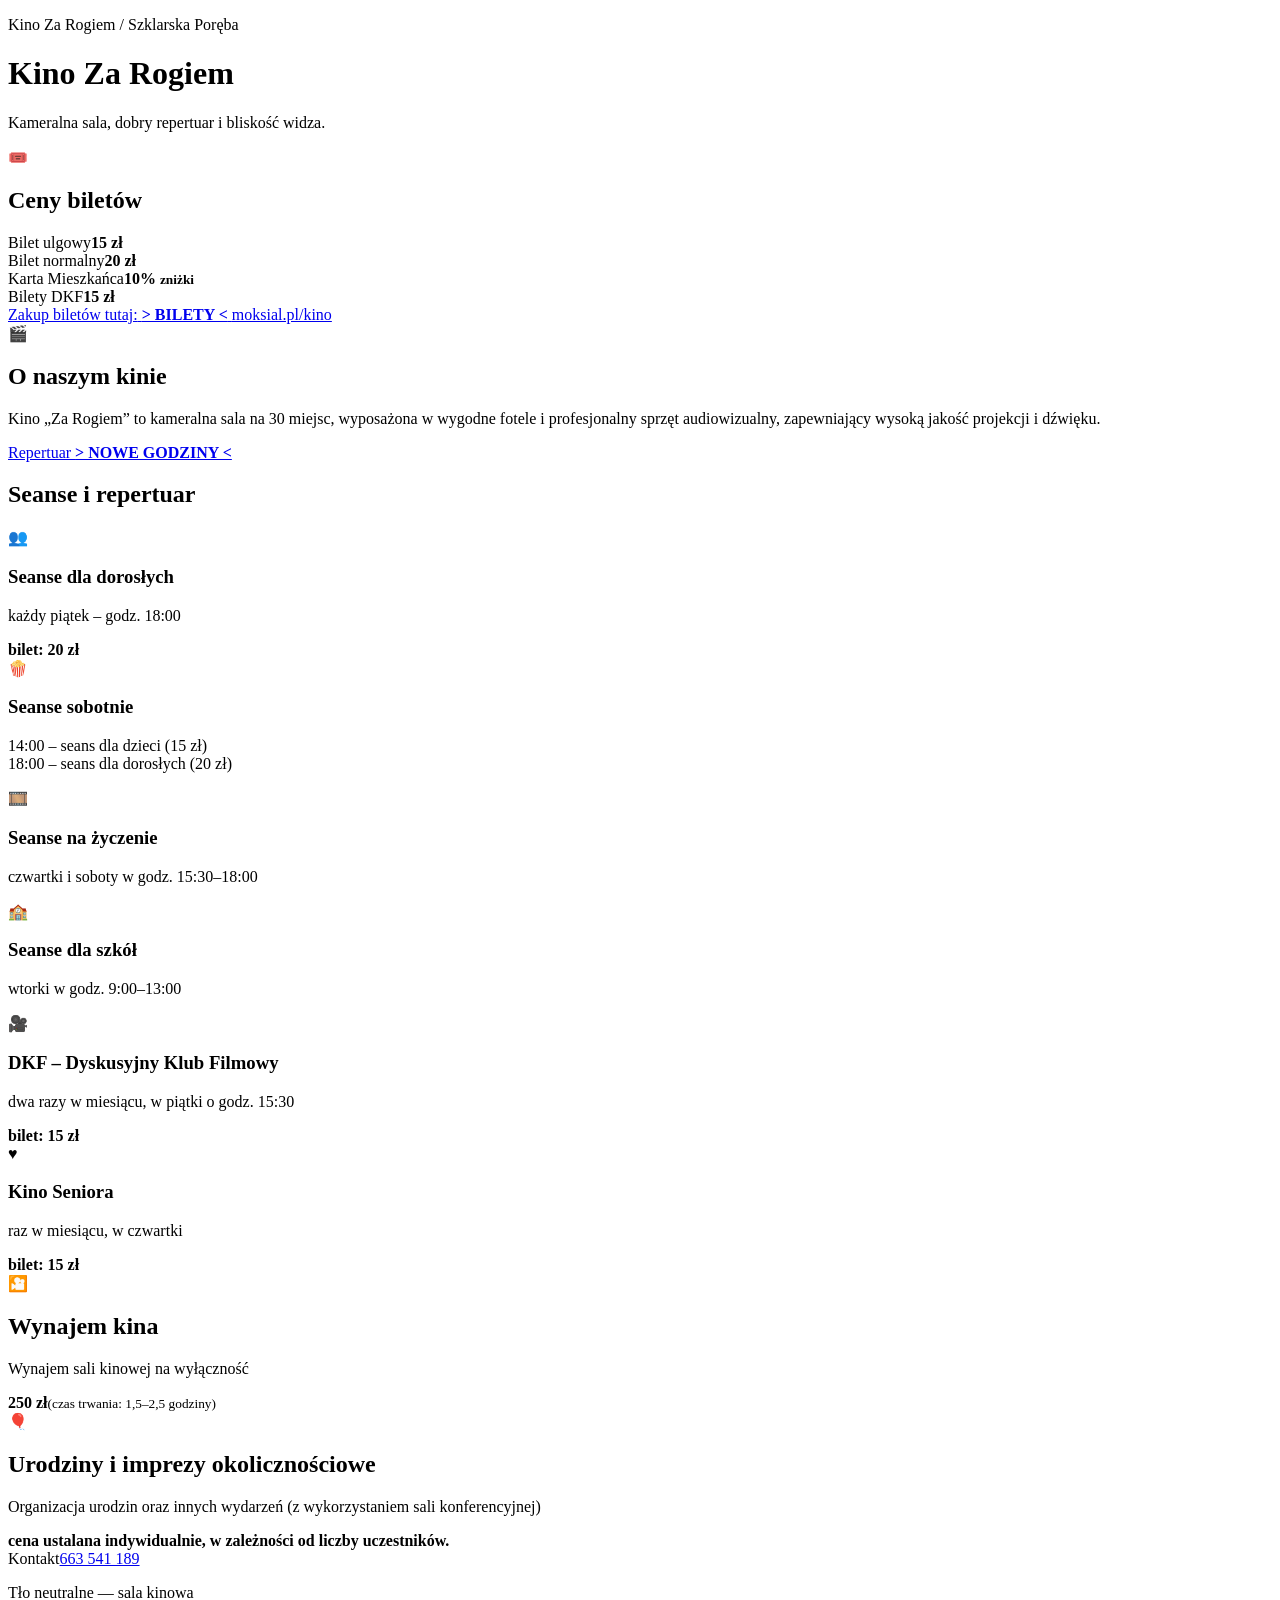
==== index.html @ 8ebe5eea "Add initial cinema module layout" ====
<!doctype html>
<html lang="pl">
<head>
  <meta charset="utf-8" />
  <meta name="viewport" content="width=device-width,initial-scale=1" />
  <title>Kino Za Rogiem — informacje</title>
  <meta name="description" content="Cennik, godziny seansów i informacje o Kinie Za Rogiem w Szklarskiej Porębie." />
  <link rel="preconnect" href="https://fonts.googleapis.com">
  <link rel="preconnect" href="https://fonts.gstatic.com" crossorigin>
  <link href="https://fonts.googleapis.com/css2?family=League+Spartan:wght@600;700;800&family=Roboto+Condensed:wght@400;500;600;700&display=swap" rel="stylesheet">
  <link rel="stylesheet" href="style.css" />
</head>
<body>
  <main class="cinema-card" id="cinemaCard" data-theme="default">
    <div class="cinema-card__bg" aria-hidden="true"></div>
    <div class="cinema-card__shade" aria-hidden="true"></div>

    <div class="content">
      <header class="hero">
        <div>
          <p class="eyebrow">Kino Za Rogiem / Szklarska Poręba</p>
          <h1>Kino Za Rogiem</h1>
          <p class="hero__lead">Kameralna sala, dobry repertuar i bliskość widza.</p>
        </div>
        <div class="now-playing" id="nowPlaying" hidden>
          <span>Najbliższy seans</span>
          <strong id="nowPlayingTitle">—</strong>
          <small id="nowPlayingDate">—</small>
        </div>
      </header>

      <section class="top-grid">
        <article class="panel prices-panel">
          <div class="panel__heading"><span class="icon">🎟️</span><h2>Ceny biletów</h2></div>
          <div class="price-list">
            <div><span>Bilet ulgowy</span><strong>15 zł</strong></div>
            <div><span>Bilet normalny</span><strong>20 zł</strong></div>
            <div><span>Karta Mieszkańca</span><strong>10% <small>zniżki</small></strong></div>
            <div><span>Bilety DKF</span><strong>15 zł</strong></div>
          </div>
          <a class="ticket-button" href="https://ekobilet.pl/moksial" target="_blank" rel="noopener noreferrer" aria-label="Kup bilety online w Ekobilet">
            <span>Zakup biletów tutaj:</span>
            <strong>&gt; BILETY &lt;</strong>
          </a>
          <a class="plain-link" href="https://moksial.pl/kino" target="_blank" rel="noopener noreferrer">moksial.pl/kino</a>
        </article>

        <article class="panel about-panel">
          <div class="panel__heading"><span class="icon">🎬</span><h2>O naszym kinie</h2></div>
          <p>Kino „Za Rogiem” to kameralna sala na 30 miejsc, wyposażona w wygodne fotele i profesjonalny sprzęt audiowizualny, zapewniający wysoką jakość projekcji i dźwięku.</p>
          <a class="repertoire-link" href="https://moksial.pl/kino" target="_blank" rel="noopener noreferrer">Repertuar <strong>&gt; NOWE GODZINY &lt;</strong></a>
        </article>
      </section>

      <section class="schedule-section">
        <div class="section-title"><span></span><h2>Seanse i repertuar</h2><span></span></div>
        <div class="schedule-grid">
          <article class="schedule-item"><span class="schedule-icon">👥</span><div><h3>Seanse dla dorosłych</h3><p>każdy piątek – godz. 18:00</p><strong>bilet: 20 zł</strong></div></article>
          <article class="schedule-item"><span class="schedule-icon">🍿</span><div><h3>Seanse sobotnie</h3><p>14:00 – seans dla dzieci (15 zł)<br>18:00 – seans dla dorosłych (20 zł)</p></div></article>
          <article class="schedule-item"><span class="schedule-icon">🎞️</span><div><h3>Seanse na życzenie</h3><p>czwartki i soboty w godz. 15:30–18:00</p></div></article>
          <article class="schedule-item"><span class="schedule-icon">🏫</span><div><h3>Seanse dla szkół</h3><p>wtorki w godz. 9:00–13:00</p></div></article>
          <article class="schedule-item"><span class="schedule-icon">🎥</span><div><h3>DKF – Dyskusyjny Klub Filmowy</h3><p>dwa razy w miesiącu, w piątki o godz. 15:30</p><strong>bilet: 15 zł</strong></div></article>
          <article class="schedule-item"><span class="schedule-icon">♥</span><div><h3>Kino Seniora</h3><p>raz w miesiącu, w czwartki</p><strong>bilet: 15 zł</strong></div></article>
        </div>
      </section>

      <section class="bottom-grid">
        <article class="panel compact"><div class="panel__heading"><span class="icon">🎦</span><h2>Wynajem kina</h2></div><p>Wynajem sali kinowej na wyłączność</p><strong class="big-price">250 zł</strong><small>(czas trwania: 1,5–2,5 godziny)</small></article>
        <article class="panel compact"><div class="panel__heading"><span class="icon">🎈</span><h2>Urodziny i imprezy okolicznościowe</h2></div><p>Organizacja urodzin oraz innych wydarzeń (z wykorzystaniem sali konferencyjnej)</p><strong>cena ustalana indywidualnie, w zależności od liczby uczestników.</strong></article>
      </section>

      <footer class="footer-bar">
        <div><span>Kontakt</span><a href="tel:+48663541189">663 541 189</a></div>
        <p id="themeStatus">Tło neutralne — sala kinowa</p>
      </footer>
    </div>
  </main>

  <script src="script.js" defer></script>
</body>
</html>
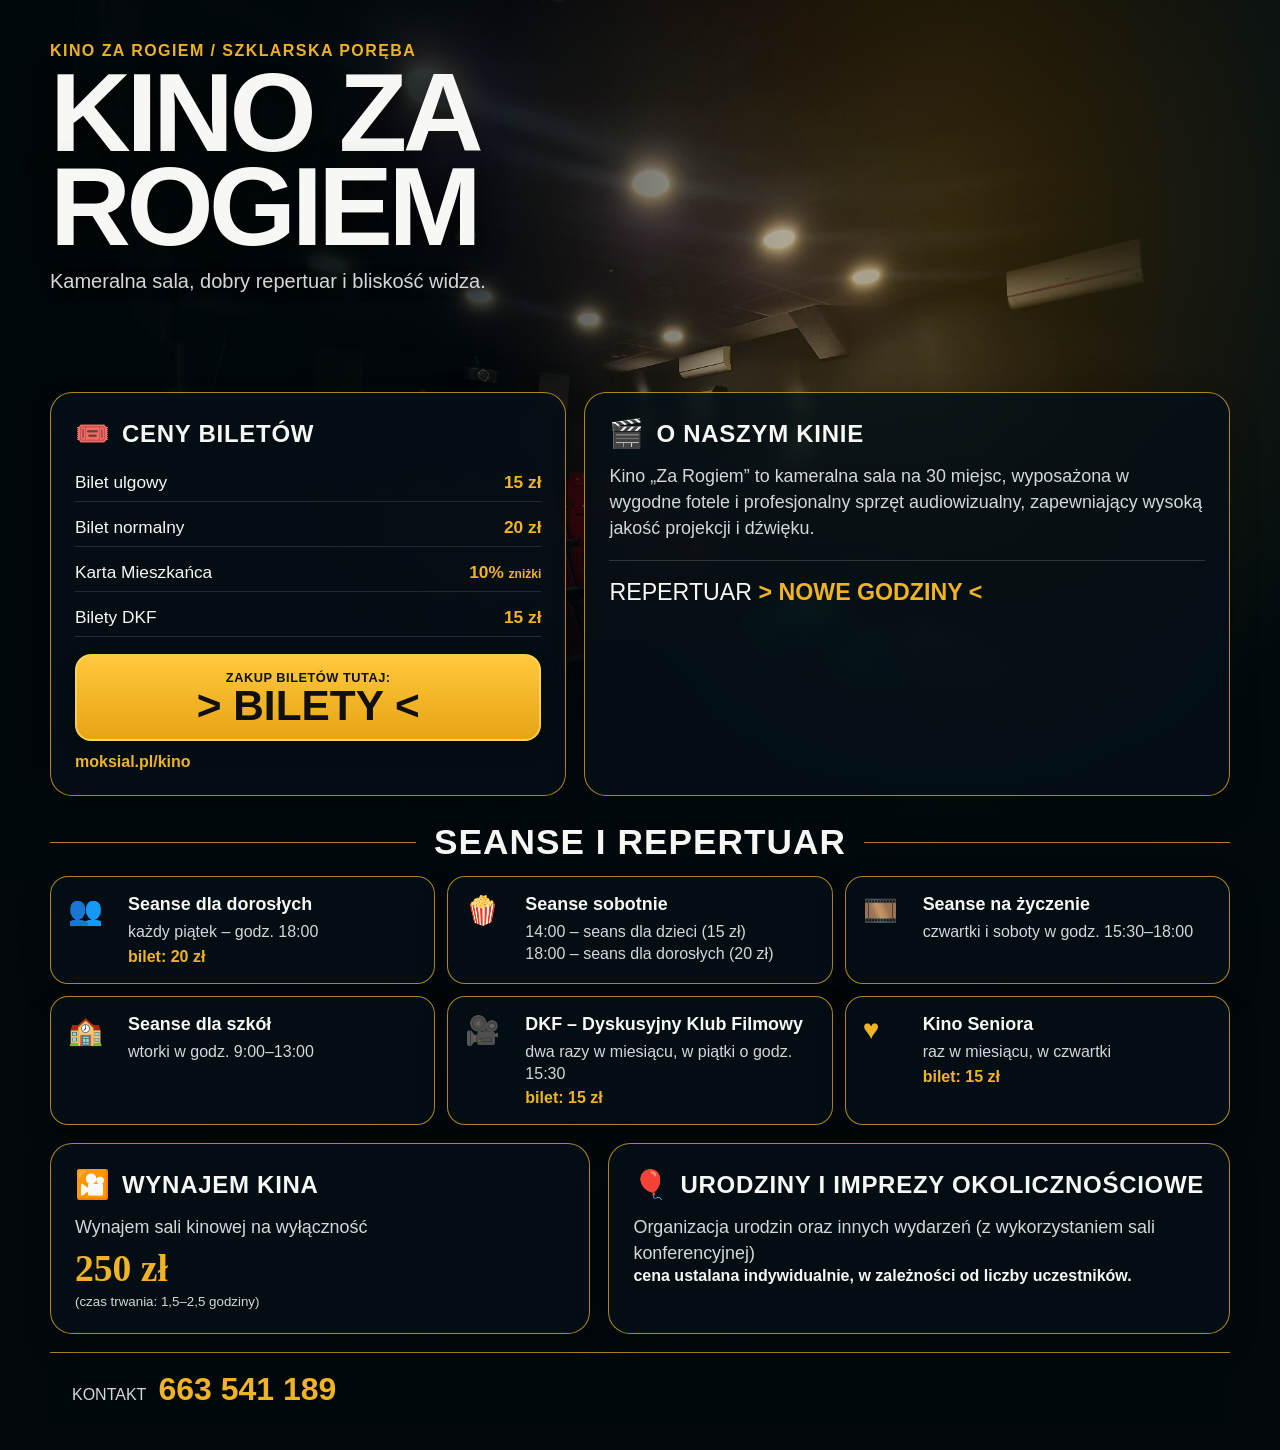
==== commit 568430d6: "Hide technical background status message" ====
--- a/index.html
+++ b/index.html
@@ -71,11 +71,11 @@
 
       <footer class="footer-bar">
         <div><span>Kontakt</span><a href="tel:+48663541189">663 541 189</a></div>
-        <p id="themeStatus">Tło neutralne — sala kinowa</p>
+        <p id="themeStatus" hidden></p>
       </footer>
     </div>
   </main>
 
   <script src="script.js" defer></script>
 </body>
-</html>
+</html>
--- a/style.css
+++ b/style.css
@@ -0,0 +1,327 @@
+:root {
+  --accent: #f0b323;
+  --accent-soft: rgba(240,179,35,.20);
+  --panel: rgba(3,16,22,.82);
+  --border: rgba(240,179,35,.72);
+  --text: #f7f7f4;
+  --muted: #d4d8da;
+}
+
+* { box-sizing: border-box; }
+html, body { margin: 0; background: #02080b; }
+body { font-family: "Roboto Condensed", Arial, sans-serif; color: var(--text); }
+a { color: inherit; }
+
+.cinema-card {
+  position: relative;
+  isolation: isolate;
+  min-height: 100vh;
+  overflow: hidden;
+  background: #031016;
+}
+
+.cinema-card__bg,
+.cinema-card__shade { position: absolute; inset: 0; pointer-events: none; }
+
+/*
+  Obraz filmu / sali nie jest osobnym prostokątem. To warstwa tła,
+  która zajmuje głównie górną część modułu i miękko zanika na brzegach.
+*/
+.cinema-card__bg {
+  z-index: -3;
+  top: 0;
+  right: 0;
+  bottom: auto;
+  left: 0;
+  height: clamp(520px, 58vw, 760px);
+  background-image: var(--bg-image, url('images/default-cinema.svg'));
+  background-repeat: no-repeat;
+  background-position: 74% 8%;
+  background-size: cover;
+  filter: saturate(.95) contrast(1.04) brightness(.92);
+  transform: scale(1.015);
+  opacity: .98;
+  transition: background-image .5s ease, filter .5s ease, opacity .5s ease;
+  -webkit-mask-image:
+    linear-gradient(90deg, transparent 0%, #000 8%, #000 82%, transparent 100%),
+    linear-gradient(180deg, #000 0%, #000 70%, transparent 100%);
+  -webkit-mask-composite: source-in;
+  mask-image:
+    linear-gradient(90deg, transparent 0%, #000 8%, #000 82%, transparent 100%),
+    linear-gradient(180deg, #000 0%, #000 70%, transparent 100%);
+  mask-composite: intersect;
+}
+
+/* Przyciemnienie tworzy miejsce dla tekstu po lewej i wygasza dół obrazu. */
+.cinema-card__shade {
+  z-index: -2;
+  background:
+    linear-gradient(90deg,
+      rgba(0,7,10,.99) 0%,
+      rgba(0,7,10,.94) 23%,
+      rgba(0,7,10,.68) 39%,
+      rgba(0,7,10,.24) 61%,
+      rgba(0,7,10,.42) 100%),
+    linear-gradient(180deg,
+      rgba(0,7,10,.04) 0%,
+      rgba(0,7,10,.10) 28%,
+      rgba(0,7,10,.58) 48%,
+      rgba(0,7,10,.94) 66%,
+      #02080b 78%);
+}
+
+.cinema-card::after {
+  content: "";
+  position: absolute;
+  inset: 0;
+  z-index: -1;
+  pointer-events: none;
+  background:
+    radial-gradient(ellipse at 74% 15%, var(--accent-soft), transparent 35%),
+    linear-gradient(180deg, transparent 0 36%, rgba(2,8,11,.30) 50%, rgba(2,8,11,.92) 72%);
+}
+
+.content {
+  width: min(1180px, calc(100% - 32px));
+  margin: 0 auto;
+  padding: 42px 0 24px;
+}
+
+.hero {
+  display: flex;
+  align-items: flex-start;
+  justify-content: space-between;
+  gap: 28px;
+  min-height: 350px;
+}
+
+.eyebrow {
+  margin: 0 0 6px;
+  font-family: "League Spartan", sans-serif;
+  text-transform: uppercase;
+  letter-spacing: .09em;
+  color: var(--accent);
+  font-weight: 700;
+}
+
+h1 {
+  margin: 0;
+  max-width: 560px;
+  font-family: "League Spartan", sans-serif;
+  font-size: clamp(3.5rem, 9vw, 7rem);
+  line-height: .84;
+  text-transform: uppercase;
+  letter-spacing: -.04em;
+  text-shadow: 0 4px 28px rgba(0,0,0,.7);
+}
+
+.hero__lead {
+  margin: 16px 0 0;
+  max-width: 470px;
+  color: var(--muted);
+  font-size: clamp(1rem, 2vw, 1.25rem);
+  text-shadow: 0 2px 12px #000;
+}
+
+.now-playing {
+  width: min(310px, 100%);
+  margin-top: 4px;
+  padding: 15px 18px;
+  border-left: 3px solid var(--accent);
+  background: linear-gradient(90deg, rgba(0,8,12,.76), rgba(0,8,12,.18));
+  text-align: right;
+  text-shadow: 0 2px 10px #000;
+  backdrop-filter: blur(4px);
+}
+
+.now-playing span,
+.now-playing small { display: block; color: var(--muted); }
+
+.now-playing strong {
+  display: block;
+  margin: 5px 0;
+  color: var(--accent);
+  font-family: "League Spartan", sans-serif;
+  font-size: 1.5rem;
+  text-transform: uppercase;
+}
+
+.top-grid,
+.bottom-grid {
+  display: grid;
+  grid-template-columns: 1fr 1.25fr;
+  gap: 18px;
+}
+
+.bottom-grid {
+  grid-template-columns: 1fr 1.15fr;
+  margin-top: 18px;
+}
+
+.panel,
+.schedule-item {
+  border: 1px solid var(--border);
+  background: var(--panel);
+  box-shadow: 0 12px 30px rgba(0,0,0,.22);
+  backdrop-filter: blur(9px);
+}
+
+.panel { border-radius: 22px; padding: 24px; }
+.panel__heading { display: flex; gap: 12px; align-items: center; margin-bottom: 14px; }
+.panel__heading h2,
+.section-title h2 {
+  margin: 0;
+  font-family: "League Spartan", sans-serif;
+  text-transform: uppercase;
+  letter-spacing: .03em;
+}
+
+.icon,
+.schedule-icon { color: var(--accent); font-size: 1.75rem; }
+.panel p { margin: 0; color: var(--muted); font-size: 1.12rem; line-height: 1.45; }
+.price-list { display: grid; gap: 7px; }
+.price-list > div {
+  display: flex;
+  justify-content: space-between;
+  gap: 20px;
+  align-items: baseline;
+  padding: 8px 0;
+  border-bottom: 1px solid rgba(255,255,255,.12);
+  font-size: 1.08rem;
+}
+.price-list strong,
+.schedule-item strong,
+.big-price { color: var(--accent); }
+.price-list small { font-size: .7em; }
+
+.ticket-button {
+  display: grid;
+  justify-items: center;
+  margin-top: 17px;
+  padding: 14px 18px 12px;
+  border-radius: 16px;
+  background: linear-gradient(180deg, #ffc83d, #e7a413);
+  color: #101010;
+  text-decoration: none;
+  border: 2px solid rgba(255,221,111,.65);
+  box-shadow: 0 8px 20px rgba(0,0,0,.24);
+  transition: transform .16s ease, filter .16s ease, box-shadow .16s ease;
+}
+.ticket-button span { font-size: .8rem; text-transform: uppercase; font-weight: 700; letter-spacing: .04em; }
+.ticket-button strong { font-family: "League Spartan", sans-serif; font-size: clamp(1.8rem, 4vw, 2.65rem); line-height: 1; }
+.ticket-button:hover,
+.ticket-button:focus-visible {
+  transform: translateY(-2px) scale(1.01);
+  filter: brightness(1.06);
+  box-shadow: 0 12px 26px rgba(0,0,0,.35), 0 0 0 4px rgba(240,179,35,.18);
+  outline: none;
+}
+
+.plain-link {
+  display: inline-block;
+  margin-top: 12px;
+  color: var(--accent);
+  text-decoration: none;
+  font-weight: 700;
+}
+
+.repertoire-link {
+  display: block;
+  margin-top: 18px;
+  padding-top: 18px;
+  border-top: 1px solid rgba(255,255,255,.16);
+  font-family: "League Spartan", sans-serif;
+  text-transform: uppercase;
+  text-decoration: none;
+  font-size: 1.45rem;
+}
+.repertoire-link strong { color: var(--accent); }
+
+.schedule-section { margin-top: 26px; }
+.section-title {
+  display: grid;
+  grid-template-columns: 1fr auto 1fr;
+  gap: 18px;
+  align-items: center;
+  margin-bottom: 14px;
+}
+.section-title span { height: 1px; background: var(--border); }
+.section-title h2 { font-size: clamp(1.6rem, 4vw, 2.2rem); }
+.schedule-grid { display: grid; grid-template-columns: repeat(3, 1fr); gap: 12px; }
+.schedule-item {
+  display: grid;
+  grid-template-columns: 48px 1fr;
+  gap: 12px;
+  border-radius: 18px;
+  padding: 17px;
+}
+.schedule-item h3 { margin: 0 0 6px; font-size: 1.12rem; }
+.schedule-item p { margin: 0; color: var(--muted); line-height: 1.35; }
+.schedule-item strong { display: inline-block; margin-top: 5px; }
+.compact small { display: block; margin-top: 4px; color: var(--muted); }
+.big-price { display: block; margin-top: 6px; font-family: "League Spartan"; font-size: 2.35rem; }
+
+.footer-bar {
+  display: flex;
+  justify-content: space-between;
+  gap: 20px;
+  align-items: center;
+  margin-top: 18px;
+  padding: 18px 22px;
+  border-top: 1px solid var(--border);
+  background: rgba(0,8,12,.78);
+}
+.footer-bar div { display: flex; gap: 12px; align-items: baseline; }
+.footer-bar span { text-transform: uppercase; color: var(--muted); }
+.footer-bar a {
+  color: var(--accent);
+  text-decoration: none;
+  font-family: "League Spartan", sans-serif;
+  font-size: 2rem;
+  font-weight: 800;
+}
+.footer-bar p { margin: 0; color: var(--muted); font-size: .9rem; text-align: right; }
+
+@media (max-width: 880px) {
+  .cinema-card__bg {
+    height: 610px;
+    background-position: 68% top;
+  }
+  .hero { min-height: 300px; flex-direction: column; }
+  .now-playing { text-align: left; }
+  .top-grid,
+  .bottom-grid,
+  .schedule-grid { grid-template-columns: 1fr 1fr; }
+}
+
+@media (max-width: 620px) {
+  .content { width: min(100% - 20px, 1180px); padding-top: 22px; }
+  h1 { font-size: clamp(3.3rem, 18vw, 5rem); }
+  .hero { min-height: 405px; margin-bottom: 22px; }
+  .cinema-card__bg {
+    height: 520px;
+    background-position: 64% top;
+    background-size: auto 520px;
+    background-color: #02080b;
+    -webkit-mask-image: linear-gradient(180deg, #000 0%, #000 68%, transparent 100%);
+    mask-image: linear-gradient(180deg, #000 0%, #000 68%, transparent 100%);
+  }
+  .cinema-card__shade {
+    background:
+      linear-gradient(90deg, rgba(0,8,12,.90) 0%, rgba(0,8,12,.52) 45%, rgba(0,8,12,.20) 100%),
+      linear-gradient(180deg, rgba(0,8,12,.12) 0%, rgba(0,8,12,.22) 25%, rgba(0,8,12,.84) 48%, #02080b 66%);
+  }
+  .top-grid,
+  .bottom-grid,
+  .schedule-grid { grid-template-columns: 1fr; }
+  .panel { padding: 19px; border-radius: 18px; }
+  .section-title { grid-template-columns: 1fr; text-align: center; }
+  .section-title span { display: none; }
+  .footer-bar { align-items: flex-start; flex-direction: column; }
+  .footer-bar p { text-align: left; }
+}
+
+@media (prefers-reduced-motion: reduce) {
+  .cinema-card__bg,
+  .ticket-button { transition: none; }
+}
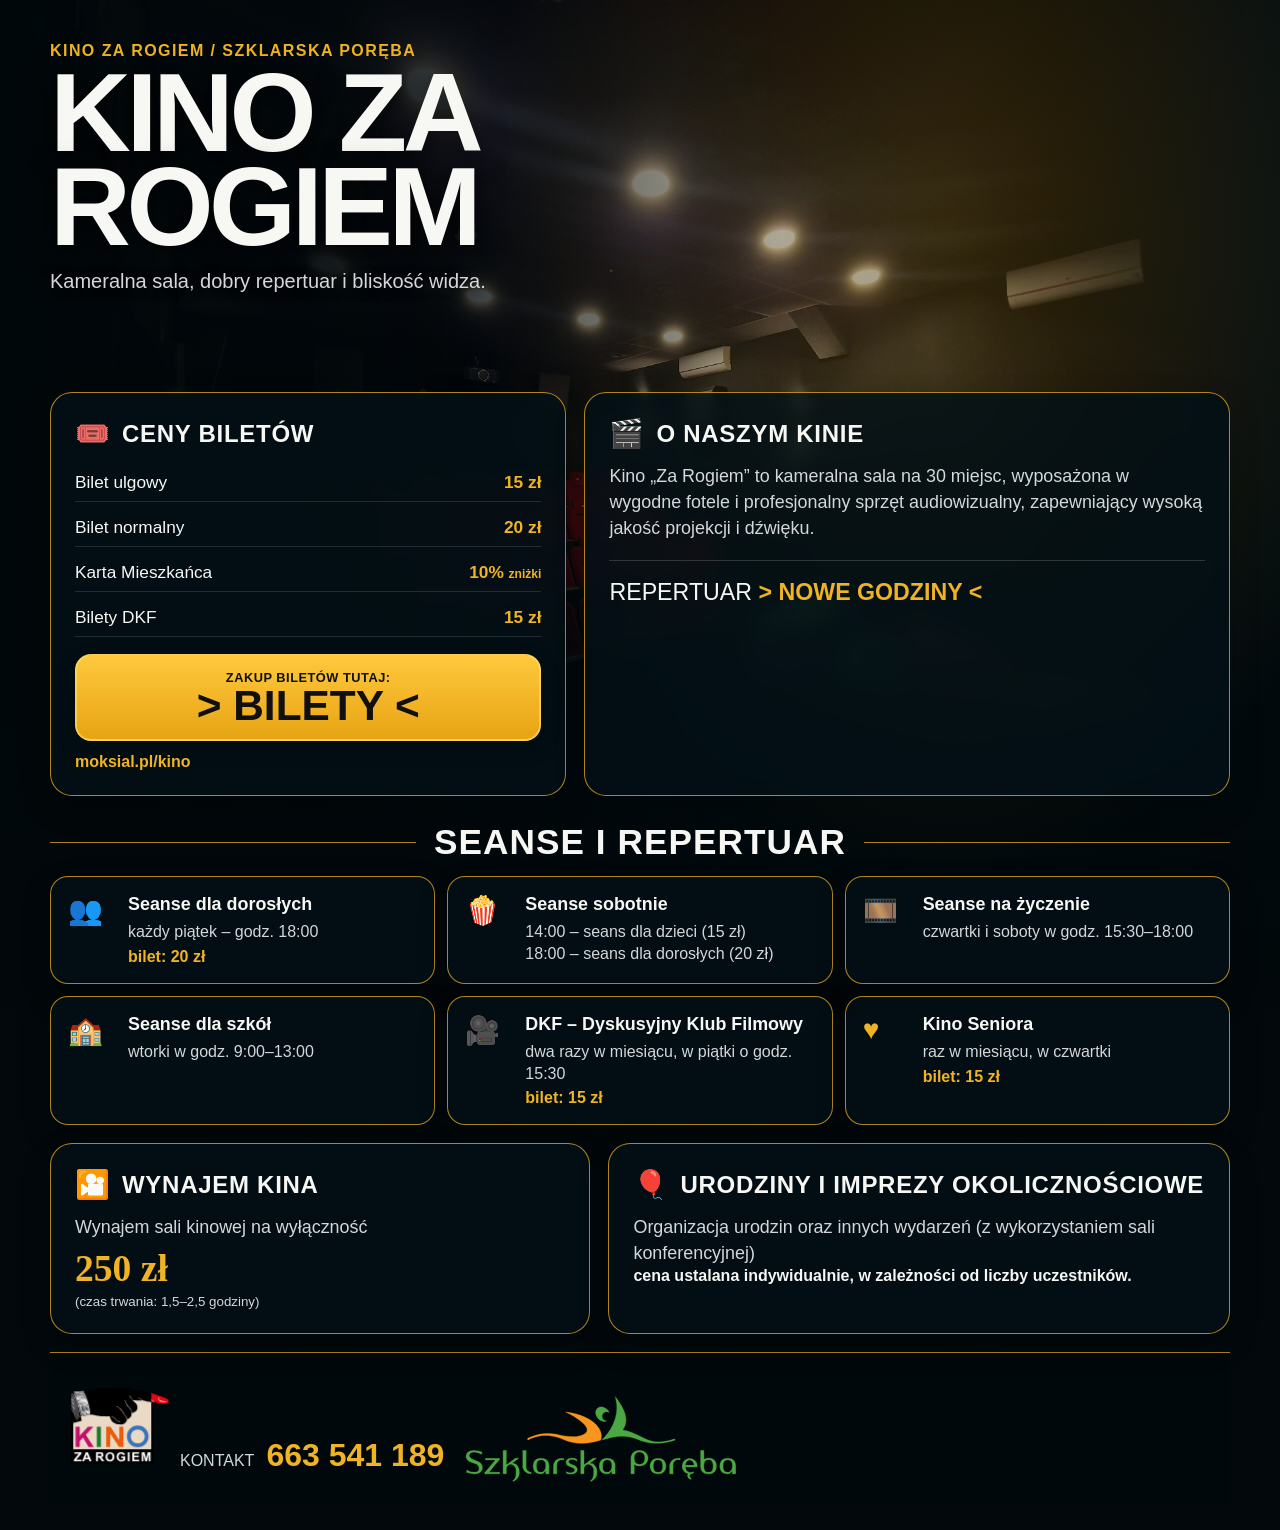
==== commit 8e570a40: "Add MOKSiAL 4Peron and Szklarska Poręba logos to footer" ====
--- a/index.html
+++ b/index.html
@@ -9,6 +9,7 @@
   <link rel="preconnect" href="https://fonts.gstatic.com" crossorigin>
   <link href="https://fonts.googleapis.com/css2?family=League+Spartan:wght@600;700;800&family=Roboto+Condensed:wght@400;500;600;700&display=swap" rel="stylesheet">
   <link rel="stylesheet" href="style.css" />
+  <link rel="stylesheet" href="logo.css" />
 </head>
 <body>
   <main class="cinema-card" id="cinemaCard" data-theme="default">
@@ -69,8 +70,35 @@
         <article class="panel compact"><div class="panel__heading"><span class="icon">🎈</span><h2>Urodziny i imprezy okolicznościowe</h2></div><p>Organizacja urodzin oraz innych wydarzeń (z wykorzystaniem sali konferencyjnej)</p><strong>cena ustalana indywidualnie, w zależności od liczby uczestników.</strong></article>
       </section>
 
-      <footer class="footer-bar">
-        <div><span>Kontakt</span><a href="tel:+48663541189">663 541 189</a></div>
+      <footer class="footer-bar footer-bar--with-logo">
+        <div class="footer-brand">
+          <img
+            class="cinema-logo"
+            src="images/logo-KZR-v1-prawe.svg"
+            alt="Kino Za Rogiem"
+            onerror="this.hidden=true"
+          />
+          <div class="footer-contact">
+            <span>Kontakt</span>
+            <a href="tel:+48663541189">663 541 189</a>
+          </div>
+        </div>
+
+        <div class="footer-partners" aria-label="Partnerzy i organizatorzy">
+          <img
+            class="partner-logo partner-logo--moksial4peron"
+            src="images/MOKSiAL-4PERON_Kolor.png"
+            alt="MOKSiAL i 4Peron"
+            onerror="this.hidden=true"
+          />
+          <img
+            class="partner-logo partner-logo--szklarska"
+            src="images/logo-szklarska bez tła.png"
+            alt="Szklarska Poręba"
+            onerror="this.hidden=true"
+          />
+        </div>
+
         <p id="themeStatus" hidden></p>
       </footer>
     </div>
--- a/logo.css
+++ b/logo.css
@@ -0,0 +1,72 @@
+/*
+  USTAWIENIA LOGO KINA ZA ROGIEM
+  -----------------------------
+  Tu najłatwiej zmienić wygląd logo bez ruszania reszty strony.
+*/
+:root {
+  --kino-logo-size: 96px;             /* rozmiar pola logo na komputerze */
+  --kino-logo-size-mobile: 78px;      /* rozmiar pola logo na telefonie */
+  --kino-logo-scale: 1.62;            /* powiększa samą zawartość SVG (ma duże przezroczyste marginesy) */
+  --kino-logo-scale-mobile: 1.52;     /* skala na telefonie */
+  --kino-logo-gap: 22px;              /* odstęp logo od kontaktu */
+  --kino-logo-opacity: 1;             /* 1 = pełna widoczność, np. .85 = delikatniejsze */
+  --kino-contact-offset-y: -8px;      /* ujemna wartość podnosi blok KONTAKT + numer */
+  --kino-contact-offset-y-mobile: -4px;
+}
+
+.footer-bar--with-logo {
+  justify-content: flex-start;
+}
+
+.footer-brand {
+  display: flex;
+  align-items: center;
+  gap: var(--kino-logo-gap);
+  min-width: 0;
+}
+
+.cinema-logo {
+  display: block;
+  width: var(--kino-logo-size);
+  height: var(--kino-logo-size);
+  object-fit: contain;
+  flex: 0 0 auto;
+  opacity: var(--kino-logo-opacity);
+  transform: scale(var(--kino-logo-scale));
+  transform-origin: center;
+}
+
+.footer-contact {
+  display: flex;
+  align-items: baseline;
+  gap: 12px;
+  min-width: 0;
+  transform: translateY(var(--kino-contact-offset-y));
+}
+
+@media (max-width: 620px) {
+  .footer-bar--with-logo {
+    align-items: stretch;
+  }
+
+  .footer-brand {
+    width: 100%;
+    align-items: center;
+  }
+
+  .cinema-logo {
+    width: var(--kino-logo-size-mobile);
+    height: var(--kino-logo-size-mobile);
+    transform: scale(var(--kino-logo-scale-mobile));
+  }
+
+  .footer-contact {
+    flex-wrap: wrap;
+    gap: 4px 10px;
+    transform: translateY(var(--kino-contact-offset-y-mobile));
+  }
+
+  .footer-contact a {
+    font-size: clamp(1.45rem, 8vw, 2rem);
+  }
+}
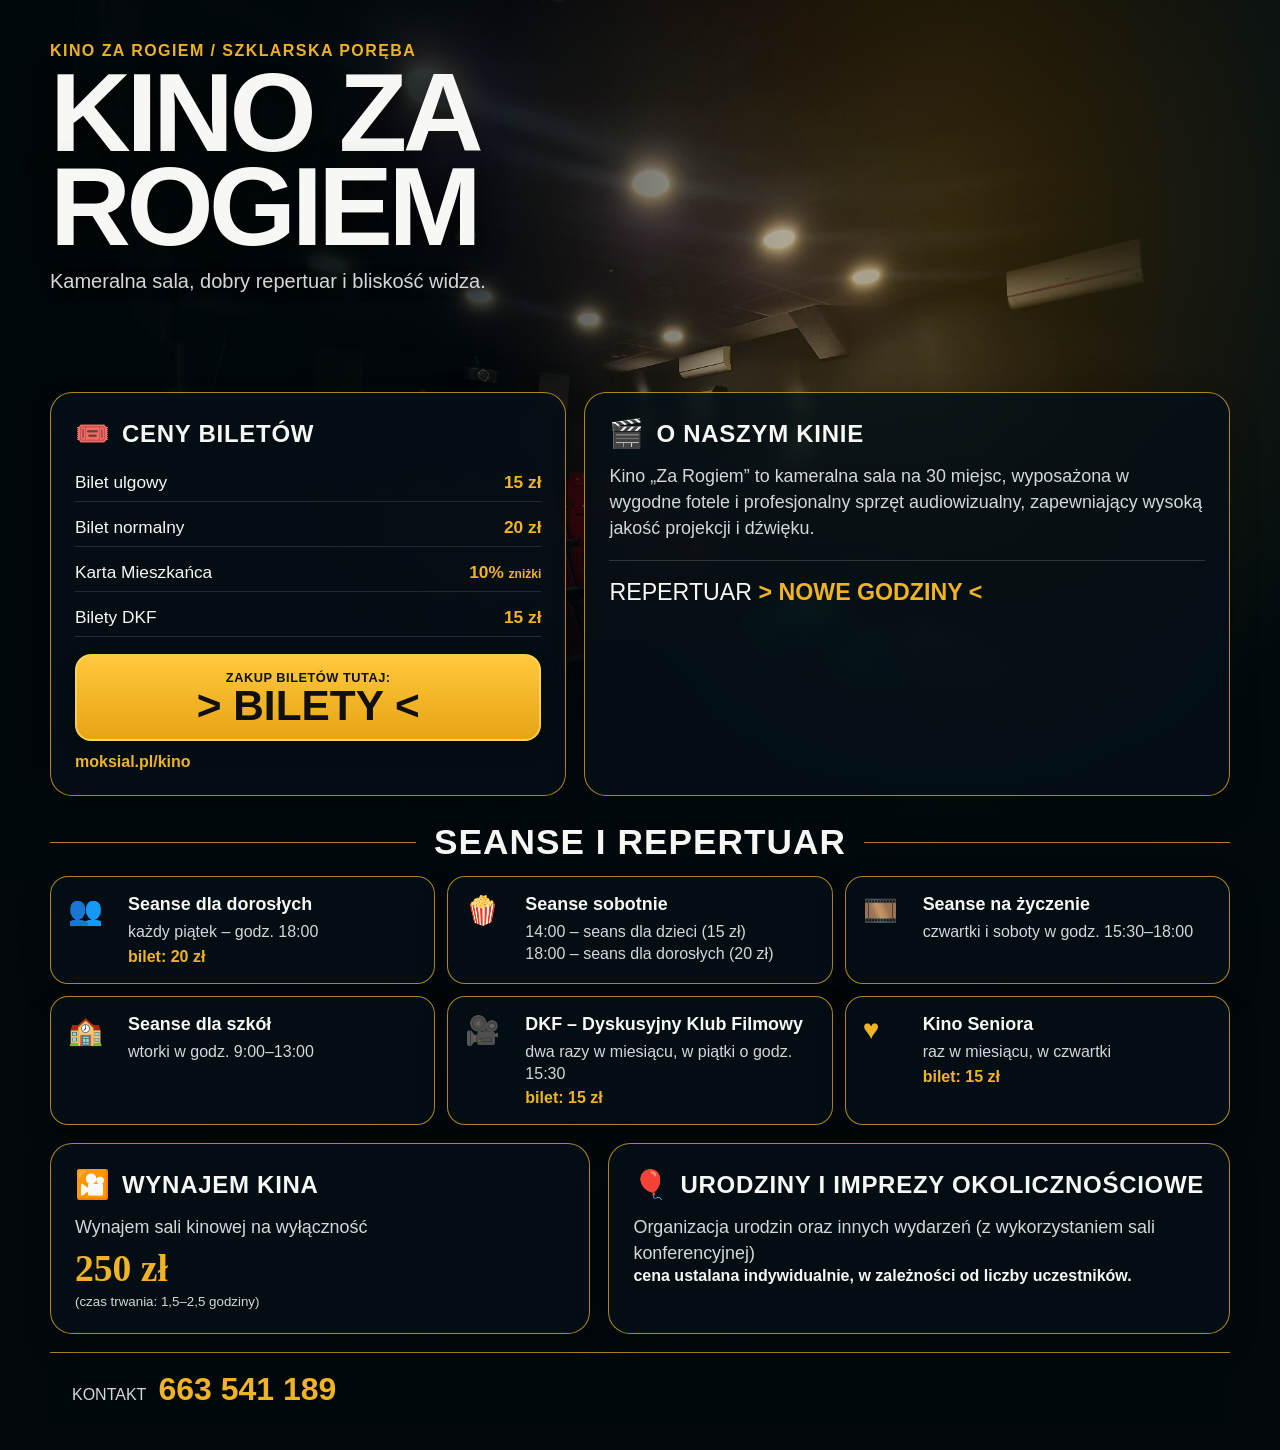
==== commit b55c356a: "Temporarily remove footer logos" ====
--- a/index.html
+++ b/index.html
@@ -9,7 +9,6 @@
   <link rel="preconnect" href="https://fonts.gstatic.com" crossorigin>
   <link href="https://fonts.googleapis.com/css2?family=League+Spartan:wght@600;700;800&family=Roboto+Condensed:wght@400;500;600;700&display=swap" rel="stylesheet">
   <link rel="stylesheet" href="style.css" />
-  <link rel="stylesheet" href="logo.css" />
 </head>
 <body>
   <main class="cinema-card" id="cinemaCard" data-theme="default">
@@ -70,35 +69,11 @@
         <article class="panel compact"><div class="panel__heading"><span class="icon">🎈</span><h2>Urodziny i imprezy okolicznościowe</h2></div><p>Organizacja urodzin oraz innych wydarzeń (z wykorzystaniem sali konferencyjnej)</p><strong>cena ustalana indywidualnie, w zależności od liczby uczestników.</strong></article>
       </section>
 
-      <footer class="footer-bar footer-bar--with-logo">
-        <div class="footer-brand">
-          <img
-            class="cinema-logo"
-            src="images/logo-KZR-v1-prawe.svg"
-            alt="Kino Za Rogiem"
-            onerror="this.hidden=true"
-          />
-          <div class="footer-contact">
-            <span>Kontakt</span>
-            <a href="tel:+48663541189">663 541 189</a>
-          </div>
+      <footer class="footer-bar">
+        <div>
+          <span>Kontakt</span>
+          <a href="tel:+48663541189">663 541 189</a>
         </div>
-
-        <div class="footer-partners" aria-label="Partnerzy i organizatorzy">
-          <img
-            class="partner-logo partner-logo--moksial4peron"
-            src="images/MOKSiAL-4PERON_Kolor.png"
-            alt="MOKSiAL i 4Peron"
-            onerror="this.hidden=true"
-          />
-          <img
-            class="partner-logo partner-logo--szklarska"
-            src="images/logo-szklarska bez tła.png"
-            alt="Szklarska Poręba"
-            onerror="this.hidden=true"
-          />
-        </div>
-
         <p id="themeStatus" hidden></p>
       </footer>
     </div>
@@ -106,4 +81,4 @@
 
   <script src="script.js" defer></script>
 </body>
-</html>+</html>
